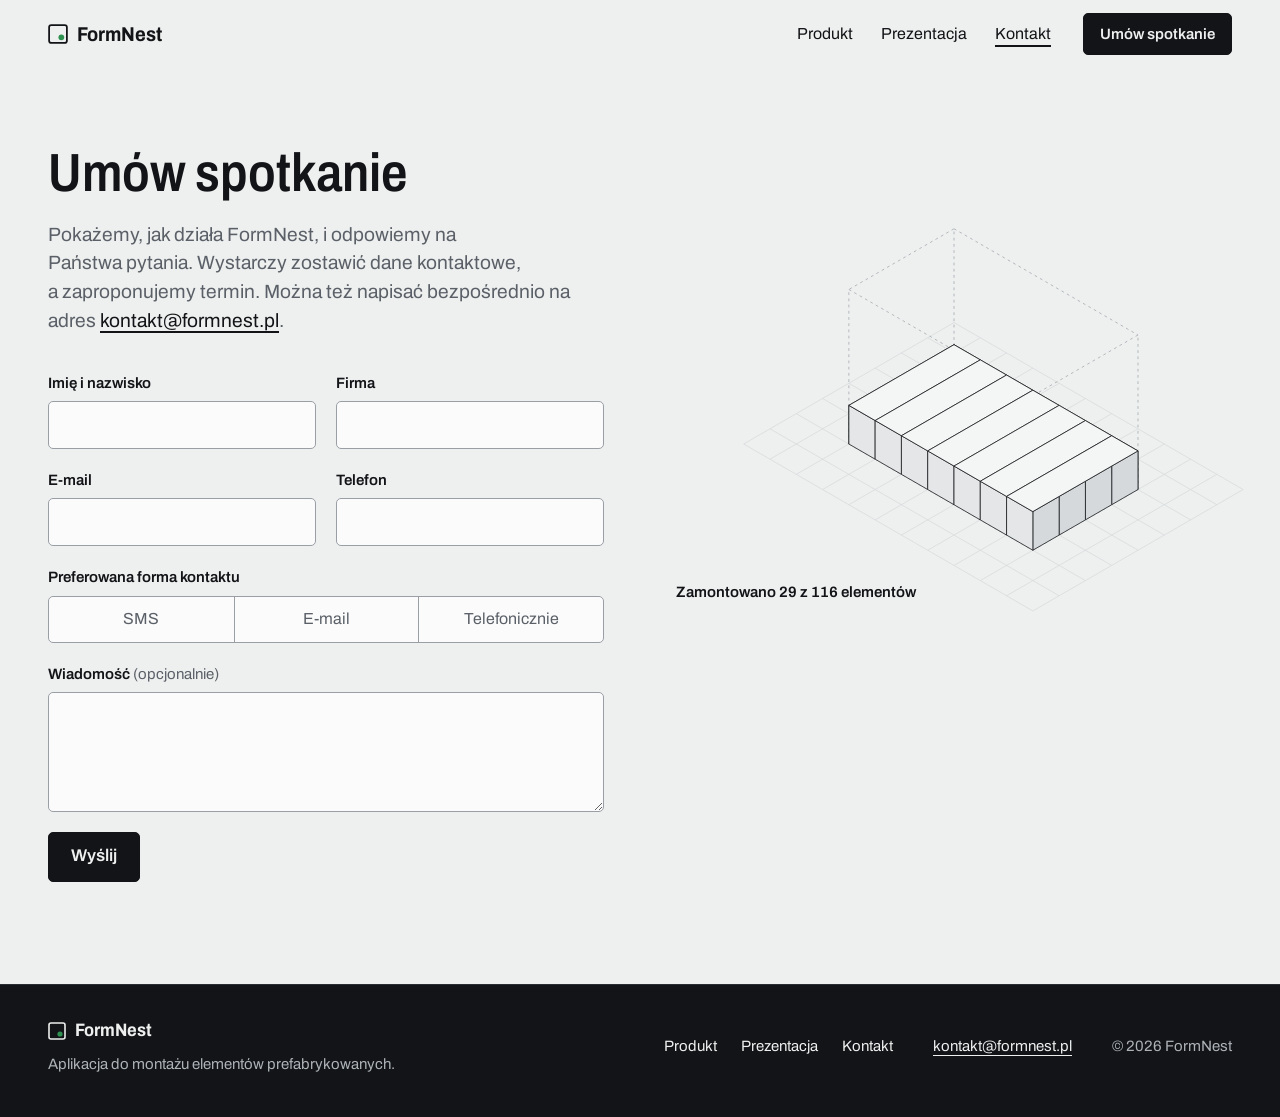
==== kontakt.html @ f55871e3 "Initial commit" ====
<!doctype html>
<html lang="pl">
<head>
<meta charset="utf-8">
<meta name="viewport" content="width=device-width, initial-scale=1">
<title>Kontakt · FormNest</title>
<meta name="description" content="Umów spotkanie, na którym pokażemy, jak działa FormNest. kontakt@formnest.pl">
<meta property="og:title" content="Kontakt · FormNest">
<meta property="og:type" content="website">
<meta property="og:locale" content="pl_PL">
<meta name="theme-color" content="#EEF0EF">
<link rel="icon" href="favicon.svg" type="image/svg+xml">
<link rel="preconnect" href="https://fonts.googleapis.com">
<link rel="preconnect" href="https://fonts.gstatic.com" crossorigin>
<link href="https://fonts.googleapis.com/css2?family=Archivo:wdth,wght@62..125,300..800&display=swap" rel="stylesheet">
<link rel="stylesheet" href="css/style.css">
</head>
<body>
<a class="skip" href="#tresc">Przejdź do treści</a>
<header class="top" id="top">
  <div class="wrap top-in">
    <a class="brand" href="index.html" aria-label="FormNest, strona główna"><svg width="20" height="20" viewBox="0 0 18 18" aria-hidden="true"><rect x="1" y="1" width="16" height="16" rx="2" fill="none" stroke="currentColor" stroke-width="1.6"/><circle cx="12" cy="12" r="2.6" fill="#2E9150"/></svg>FormNest</a>
    <nav class="menu" id="menu" aria-label="Główna nawigacja">
      <a href="produkt.html">Produkt</a>
      <a href="prezentacja/index.html">Prezentacja</a>
      <a href="kontakt.html" aria-current="page">Kontakt</a>
    </nav>
    <a class="btn btn-sm top-cta" href="#zgloszenie">Umów spotkanie</a>
    <button class="menu-btn" type="button" aria-expanded="false" aria-controls="menu">Menu</button>
  </div>
</header>

<main id="tresc">
  <section class="contact-page" id="zgloszenie">
    <div class="wrap contact">
      <div class="contact-main">
        <h1>Umów spotkanie</h1>
        <p class="lead">Pokażemy, jak działa FormNest, i odpowiemy na Państwa pytania. Wystarczy zostawić dane kontaktowe, a zaproponujemy termin. Można też napisać bezpośrednio na adres <a href="mailto:kontakt@formnest.pl">kontakt@formnest.pl</a>.</p>
        <form class="form" id="meeting-form">
          <div class="form-row">
            <div><label for="f-name">Imię i nazwisko</label><input type="text" id="f-name" name="name" autocomplete="name" required></div>
            <div><label for="f-company">Firma</label><input type="text" id="f-company" name="company" autocomplete="organization" required></div>
          </div>
          <div class="form-row">
            <div><label for="f-mail">E-mail</label><input type="email" id="f-mail" name="email" autocomplete="email" required></div>
            <div><label for="f-tel">Telefon</label><input type="tel" id="f-tel" name="tel" autocomplete="tel" required></div>
          </div>
          <fieldset class="choice">
            <legend>Preferowana forma kontaktu</legend>
            <div class="choice-opts">
              <label><input type="radio" name="pref" value="SMS" required><span>SMS</span></label>
              <label><input type="radio" name="pref" value="E-mail"><span>E-mail</span></label>
              <label><input type="radio" name="pref" value="Telefonicznie"><span>Telefonicznie</span></label>
            </div>
          </fieldset>
          <div>
            <label for="f-msg">Wiadomość <span>(opcjonalnie)</span></label>
            <textarea id="f-msg" name="msg"></textarea>
          </div>
          <div class="form-trap" aria-hidden="true"><label for="f-honey">Nie wypełniać</label><input type="text" id="f-honey" name="_honey" tabindex="-1" autocomplete="off"></div>
          <div class="form-foot">
            <button class="btn" type="submit" id="f-send">Wyślij</button>
          </div>
          <div class="form-done" id="form-done" role="status" hidden></div>
        </form>
      </div>

      <figure class="contact-art">
        <div class="build" id="build" aria-hidden="true"></div>
        <figcaption>
          <b class="build-count" id="build-count">Zamontowano 0 z 116 elementów</b>
        </figcaption>
      </figure>
    </div>
  </section>
</main>

<footer class="foot">
  <div class="wrap foot-in">
    <div class="foot-brand">
      <a class="brand" href="index.html"><svg width="18" height="18" viewBox="0 0 18 18" aria-hidden="true"><rect x="1" y="1" width="16" height="16" rx="2" fill="none" stroke="currentColor" stroke-width="1.6"/><circle cx="12" cy="12" r="2.6" fill="#2E9150"/></svg>FormNest</a>
      <p>Aplikacja do montażu elementów prefabrykowanych.</p>
    </div>
    <nav class="foot-nav" aria-label="Stopka"><a href="produkt.html">Produkt</a><a href="prezentacja/index.html">Prezentacja</a><a href="kontakt.html">Kontakt</a></nav>
    <p><a href="mailto:kontakt@formnest.pl">kontakt@formnest.pl</a></p>
    <p class="foot-copy">© 2026 FormNest</p>
  </div>
</footer>

<script src="js/ui.js"></script>
<script src="js/site.js"></script>
</body>
</html>
---- css/style.css ----
/* FormNest · strona. Marka (logo, krój, kolory) jak w prezentacji, układ i komponenty własne strony. */
:root{
  --bg:#EEF0EF; --alt:#E4E7E6; --paper:#FAFBFA;
  --ink:#121417; --ink2:#5B6068; --ink3:#9A9FA6; --hair:#CDD1D4; --hair2:#DADDDF;
  --red:#E0533F; --red-t:#C23B28; --green:#2E9150; --green-t:#237A41; --yel:#F2C230; --label:#F7F5EE;
  --font:"Archivo",Arial,sans-serif;
  --gut:16px; --top:60px;
}
@media (min-width:640px){:root{--gut:32px}}
@media (min-width:1000px){:root{--gut:48px;--top:68px}}

*,*::before,*::after{box-sizing:border-box}
html{scroll-behavior:smooth;scroll-padding-top:calc(var(--top) + 16px);-webkit-text-size-adjust:100%}
body{margin:0;background:var(--bg);color:var(--ink);font-family:var(--font);font-size:18px;line-height:1.55;-webkit-font-smoothing:antialiased}
svg text{font-family:var(--font)}
h1,h2,h3{margin:0;font-weight:600;line-height:1.08;letter-spacing:0;text-wrap:balance}
p{margin:0;text-wrap:pretty}
a{color:inherit}
figure{margin:0}
:focus-visible{outline:2px solid var(--ink);outline-offset:3px}
.sr{position:absolute;width:1px;height:1px;overflow:hidden;clip:rect(0 0 0 0);white-space:nowrap}
.wrap{width:100%;max-width:1320px;margin-inline:auto;padding-inline:var(--gut)}
.skip{position:absolute;left:8px;top:-60px;z-index:100;background:var(--ink);color:var(--bg);padding:10px 14px;border-radius:5px;text-decoration:none}
.skip:focus{top:8px}

h1{font-size:clamp(42px,5.4vw,80px);font-stretch:80%;line-height:1.02}
h2{font-size:clamp(30px,3.3vw,46px);font-stretch:86%}
h3{font-size:clamp(21px,1.8vw,25px);font-stretch:90%;line-height:1.2}
.lead{font-size:clamp(19px,1.5vw,22px);line-height:1.5;color:var(--ink2);max-width:36em}

/* ---------- buttons, links ---------- */
.btn{display:inline-flex;align-items:center;justify-content:center;min-height:50px;padding:0 22px;border:1.5px solid var(--ink);border-radius:5px;background:var(--ink);color:var(--bg);font:600 17px/1.1 var(--font);text-decoration:none;cursor:pointer;white-space:nowrap;transition:background-color .18s ease,border-color .18s ease,color .18s ease}
.btn:hover{background:#2B3036;border-color:#2B3036}
.btn:active{transform:translateY(1px)}
.btn-sm{min-height:42px;padding:0 16px;font-size:15px}
.btn-line{background:transparent;color:var(--ink)}
.btn-line:hover{background:var(--ink);color:var(--bg);border-color:var(--ink)}
.btn-yel{background:var(--yel);border-color:var(--yel);color:var(--ink)}
.btn-yel:hover{background:#F7D46A;border-color:#F7D46A}
.link{padding:0;border:0;background:none;font:600 17px var(--font);color:var(--ink);text-decoration:underline;text-decoration-thickness:1.5px;text-underline-offset:5px;cursor:pointer;transition:color .18s ease}
.link:hover{color:var(--green-t)}
.link::after{content:" →"}

/* ---------- header ---------- */
.top{position:sticky;top:0;z-index:50;background:var(--bg);border-bottom:1px solid transparent;transition:border-color .2s ease}
.top.is-scrolled{border-bottom-color:var(--hair)}
.top-in{display:flex;align-items:center;gap:20px;height:var(--top)}
.brand{display:inline-flex;align-items:center;gap:9px;margin:0;font-weight:700;font-size:20px;font-stretch:90%;text-decoration:none;color:inherit}
.menu{display:flex;gap:4px;margin-left:auto}
.menu a{padding:8px 12px;border-radius:5px;font-size:16px;text-decoration:none;transition:background-color .15s ease}
.menu a:hover{background:var(--alt)}
.menu a[aria-current="page"]{text-decoration:underline;text-decoration-thickness:1.5px;text-underline-offset:6px}
.menu-btn{display:none;min-height:42px;padding:0 14px;border:1.5px solid var(--ink);border-radius:5px;background:none;font:600 15px var(--font);color:var(--ink);cursor:pointer}
@media (max-width:719px){
  .menu{display:none;position:absolute;top:var(--top);left:0;right:0;flex-direction:column;gap:0;padding:4px var(--gut) 18px;background:var(--bg);border-bottom:1px solid var(--hair)}
  .menu.is-open{display:flex}
  .menu a{padding:13px 0;border-radius:0;border-top:1px solid var(--hair2);font-size:19px}
  .menu a:first-child{border-top:0}
  .menu a:hover{background:none}
  .top-cta{margin-left:auto}
  .menu-btn{display:inline-flex;align-items:center}
}
@media (max-width:379px){.top-cta{display:none}.menu-btn{margin-left:auto}}

/* ---------- sections ---------- */
.sec{padding:clamp(72px,8vw,120px) 0}
.sec-alt{background:var(--alt)}
.sec-head{max-width:820px;margin-bottom:clamp(36px,4.5vw,60px)}
.sec-head p{margin-top:16px;font-size:clamp(18px,1.35vw,20px);color:var(--ink2);max-width:38em}
.page-head{padding:clamp(40px,6vw,88px) 0 clamp(40px,5vw,64px)}
.page-head h1{font-size:clamp(36px,4.2vw,60px);font-stretch:84%}
.page-head .lead{margin-top:20px}

/* fixed-size mock-ups scaled to their container */
.frame-box{position:absolute;left:0;top:0;transform-origin:0 0}
[data-mock],.demo-phone,.tour-win{position:relative;width:100%}
.win{position:absolute;left:0;top:0;width:1280px;height:836px;border-radius:10px;overflow:hidden;background:#fff;box-shadow:0 0 0 1.5px #B9BEC2,0 24px 48px -28px rgba(18,20,23,.35)}
.win-bar{position:relative;height:36px;display:flex;align-items:center;gap:8px;padding:0 14px;background:#E6E8EA;border-bottom:1px solid #CFD3D6}
.win-bar i{width:12px;height:12px;border-radius:50%;background:#C5C9CD}
.win-bar span{position:absolute;left:0;right:0;text-align:center;font:600 14px -apple-system,"Helvetica Neue",Arial,sans-serif;color:#5B6068;pointer-events:none}
.win-body{position:relative;width:1280px;height:800px;overflow:hidden}
.win .dk{transform:none}

/* ---------- home: hero ---------- */
.hero{padding:clamp(32px,5vw,72px) 0 clamp(72px,8vw,120px)}
.hero-grid{display:grid;gap:40px;align-items:center}
.hero-copy .lead{margin-top:24px}
.actions{display:flex;flex-wrap:wrap;align-items:center;gap:16px 28px;margin-top:32px}
@media (min-width:1000px){.hero-grid{grid-template-columns:minmax(0,5fr) minmax(0,7fr);gap:48px}}

/* ---------- home: demo ---------- */
.demo{display:grid;gap:40px;align-items:center}
.demo-copy>p{margin-top:16px;color:var(--ink2);max-width:34em}
.demo-k{margin-top:32px;font-size:15px;font-weight:600}
.demo-labels{display:grid;grid-template-columns:repeat(2,minmax(0,232px));gap:12px;margin-top:12px}
.lab{display:block;padding:9px 13px 8px;background:var(--label);border:1px solid #BDBAB0;border-radius:2px;font:inherit;text-align:left;color:#111;cursor:pointer;transition:transform .15s ease,box-shadow .15s ease,border-color .15s ease}
.lab small{display:block;font-size:10.5px;color:#666;white-space:nowrap}
@media (max-width:479px){.lab{padding:8px 10px 7px}.lab small{white-space:normal}.lab-row{gap:6px}.lab-row b{font-size:15px;letter-spacing:0}}
.lab-row{display:flex;justify-content:space-between;align-items:baseline;gap:12px;margin-top:4px}
.lab-row b{font-size:17px;letter-spacing:.02em;font-variant-numeric:tabular-nums}
.lab-row span{font-size:11px;color:#666;white-space:nowrap}
.lab:hover{transform:translateY(-2px);border-color:var(--ink)}
.lab[aria-pressed="true"]{border-color:var(--ink);box-shadow:0 0 0 2px var(--ink)}
.demo-form{margin-top:28px;max-width:440px}
.demo-form label{display:block;margin-bottom:8px;font-size:15px;font-weight:600}
.demo-row{display:flex;gap:8px}
.demo-row input{flex:1;min-width:0}
.demo-msg{min-height:1.5em;margin-top:8px;font-size:15px;color:var(--ink2)}
.hint{padding:0;border:0;background:none;font:600 15px var(--font);color:var(--ink);text-decoration:underline;text-underline-offset:3px;cursor:pointer}
.hint:hover{color:var(--green-t)}
.demo-reset{font-size:16px}
.demo-reset::after{content:""}
.demo-phone{max-width:290px;justify-self:center}
.demo-phone .act{cursor:pointer}
.demo-phone .act:focus-visible{outline:3px solid var(--yel);outline-offset:2px}
.demo-phone .mb-plan g{cursor:pointer}
@media (min-width:1000px){.demo{grid-template-columns:minmax(0,7fr) minmax(0,5fr);gap:64px}}

/* ---------- tabs (segmented) ---------- */
.seg{display:inline-flex;max-width:100%;overflow-x:auto;border:1.5px solid var(--ink);border-radius:6px;scrollbar-width:none}
.seg::-webkit-scrollbar{display:none}
.seg [role="tab"]{flex:none;padding:10px 18px;border:0;border-left:1.5px solid var(--ink);background:none;font:600 16px var(--font);color:var(--ink);cursor:pointer;white-space:nowrap;transition:background-color .15s ease,color .15s ease}
.seg [role="tab"]:first-child{border-left:0}
.seg [role="tab"]:hover{background:var(--alt)}
.seg [role="tab"][aria-selected="true"]{background:var(--ink);color:var(--bg)}
.seg [role="tab"]:focus-visible{outline-offset:-5px;outline-color:var(--yel)}
@media (max-width:719px){
  .seg{display:flex;flex-wrap:wrap;gap:6px;border:0;overflow:visible}
  .seg [role="tab"]{padding:9px 14px;border:1.5px solid var(--ink);border-radius:5px;font-size:15px}
  .seg [role="tab"]:first-child{border-left:1.5px solid var(--ink)}
}


/* home: mobile / desktop switch */
.sec-apps{padding:clamp(56px,6vw,96px) 0;overflow-x:clip}
.apps{display:grid;gap:32px}
.apps-intro{margin-top:14px;color:var(--ink2);max-width:30em}
.switch{position:relative;display:inline-grid;grid-template-columns:1fr 1fr;margin-top:28px;padding:3px;border:1.5px solid var(--ink);border-radius:7px;max-width:100%}
.switch-pill{position:absolute;top:3px;bottom:3px;left:3px;width:calc(50% - 3px);border-radius:4px;background:var(--ink);transform:translateX(calc(var(--i, 0) * 100%));transition:transform .45s cubic-bezier(.65,0,.35,1)}
.switch [role="tab"]{position:relative;z-index:1;padding:9px 16px;border:0;background:none;font:600 15px var(--font);color:var(--ink);cursor:pointer;white-space:nowrap;transition:color .3s ease}
.switch [role="tab"][aria-selected="true"]{color:var(--bg)}
.switch [role="tab"]:focus-visible{outline:2px solid var(--yel);outline-offset:-2px;border-radius:4px}
@media (max-width:419px){.switch{display:grid}.switch [role="tab"]{padding:9px 6px;font-size:14px}}
.apps-copy{display:grid;margin-top:24px}
.app-pane{grid-area:1/1;opacity:0;transform:translateY(10px);transition:opacity .3s ease,transform .5s cubic-bezier(.2,.7,.2,1)}
.app-pane.is-on{opacity:1;transform:none;transition-delay:.12s}
.app-pane p{color:var(--ink2);max-width:30em}
.app-pane .link{display:inline-block;margin-top:16px}
/* the stage takes the height of the text column; mock-ups size themselves from it */
.apps-stage{position:relative;aspect-ratio:4/5;container-type:size}
.app-vis{position:absolute;inset:0;display:grid;place-items:center;opacity:0;transition:opacity .35s ease,transform .6s cubic-bezier(.2,.7,.2,1)}
.app-vis.is-phone{transform:translateX(-28px) scale(.97)}
.app-vis.is-desk{transform:translateX(28px) scale(.97)}
.app-vis.is-on{opacity:1;transform:none;transition-delay:.06s}
.app-vis.is-phone [data-mock]{width:auto;height:96cqh}
.app-vis.is-desk [data-mock]{width:min(100cqw,calc(96cqh * 1280 / 836))}
@media (min-width:600px){.apps-stage{aspect-ratio:16/11}}
@media (min-width:1000px){
  .apps{grid-template-columns:minmax(0,5fr) minmax(0,7fr);grid-template-rows:minmax(420px,auto);gap:56px;align-items:stretch}
  .apps-stage{aspect-ratio:auto}
}

/* ---------- tables ---------- */
.table-wrap{overflow-x:auto}
.compare{width:100%;border-collapse:collapse;font-size:17px}
.compare th,.compare td{padding:18px 24px 18px 0;text-align:left;vertical-align:top;border-top:1px solid var(--hair)}
.compare thead th{padding-top:0;border-top:0;border-bottom:1.5px solid var(--ink);font-size:15px;font-weight:600;color:var(--ink2)}
.compare tbody th{width:24%;font-weight:600}
.compare td{width:38%;color:var(--ink2)}
.compare td.is-fn,.compare thead th.is-fn{color:var(--ink)}
.after-table{margin-top:32px;max-width:46em;color:var(--ink2)}
.after-table .link{font-size:inherit}
@media (max-width:719px){
  .compare,.compare tbody,.compare tr,.compare th,.compare td{display:block;width:auto !important}
  .compare thead{display:none}
  .compare tr{padding:16px 0;border-top:1px solid var(--hair)}
  .compare th,.compare td{padding:0;border:0}
  .compare td{margin-top:10px}
  .compare td::before{content:attr(data-label);display:block;font-size:13px;font-weight:600;color:var(--ink2)}
}

/* home: start */
.start{display:grid;gap:56px}
.deck-thumb{display:block;position:relative;margin-top:20px;aspect-ratio:16/9;border-radius:6px;overflow:hidden;box-shadow:0 0 0 1px var(--hair);transition:box-shadow .18s ease}
.deck-thumb:hover{box-shadow:0 0 0 2px var(--ink)}
.deck-thumb iframe{display:block;width:100%;height:100%;border:0;pointer-events:none}
.start-deck p,.start-steps>p{margin-top:16px;color:var(--ink2);max-width:32em}
.start .link{display:inline-block;margin-top:18px}
.steps{margin:20px 0 0;padding:0;list-style:none;counter-reset:s}
.steps li{display:grid;grid-template-columns:40px minmax(0,1fr);padding:12px 0;border-top:1px solid var(--hair);counter-increment:s}
.steps li:last-child{border-bottom:1px solid var(--hair)}
.steps li::before{content:counter(s);font-weight:600}
@media (min-width:1000px){.start{grid-template-columns:minmax(0,5fr) minmax(0,7fr);gap:96px}}

/* band + footer */
.band{padding:clamp(64px,8vw,104px) 0;background:var(--ink);color:var(--bg)}
.band :focus-visible{outline-color:var(--yel)}
.band-in{display:grid;gap:24px}
.band h2{font-size:clamp(32px,4.2vw,58px);font-stretch:82%;max-width:14em}
.band-side p{font-size:19px;color:#C5CACE;max-width:26em}
.band-side .btn{margin-top:24px}
@media (min-width:900px){.band-in{grid-template-columns:minmax(0,7fr) minmax(0,5fr);gap:64px;align-items:end}.band-side{padding-bottom:6px;border-left:1px solid #2F343A;padding-left:40px}}
/* a one-line heading sits in the middle of the text and button, not at their bottom */
@media (min-width:900px){.band.is-short .band-in{align-items:center}.band.is-short .band-side{padding-bottom:0}}
.foot{padding:32px 0 40px;background:var(--ink);color:#AEB3B8;border-top:1px solid #2A2E33;font-size:15px}
.foot :focus-visible{outline-color:var(--yel)}
.foot-in{display:grid;gap:20px}
.foot .brand{color:var(--bg);font-size:18px}
.foot-brand p{margin-top:6px}
.foot-nav{display:flex;flex-wrap:wrap;gap:8px 24px}
.foot a{color:var(--bg);text-underline-offset:4px}
.foot-nav a{text-decoration:none}
.foot-nav a:hover{text-decoration:underline}
@media (min-width:900px){.foot-in{grid-template-columns:minmax(0,4fr) auto auto auto;align-items:center;gap:40px}.foot-copy{text-align:right}}

/* ---------- product page ---------- */

.phones{display:grid;grid-template-columns:repeat(2,minmax(0,1fr));gap:32px 20px}
.phones figcaption{margin-top:12px;font-size:15px;color:var(--ink2)}
@media (min-width:900px){.phones{grid-template-columns:repeat(4,minmax(0,1fr));gap:32px}}
.prose-cols{display:grid;gap:16px 48px;margin-top:48px;color:var(--ink2)}
@media (min-width:900px){.prose-cols{grid-template-columns:1fr 1fr}}
.tour .seg{margin-bottom:28px}
.tour-cap{margin-top:22px;max-width:40em;color:var(--ink2)}
.tour-cap[hidden]{display:none}
.tour-cap b{color:var(--ink);font-weight:600}
.tour-win .dk-nav li,.tour-win .dk-table tbody tr,.tour-win .dk-btn2{cursor:pointer}

.dxf-view{position:relative;aspect-ratio:1200/760;border-radius:6px;overflow:hidden;box-shadow:0 0 0 1px var(--hair);--pos:50%;touch-action:pan-y}
.dxf-before,.dxf-after{position:absolute;inset:0}
.dxf-view svg{display:block;width:100%;height:100%}
.dxf-before{background:var(--paper)}
.dxf-after{clip-path:inset(0 0 0 var(--pos))}
.dxf-handle{position:absolute;top:0;bottom:0;left:var(--pos);width:0;pointer-events:none}
.dxf-handle::before{content:"";position:absolute;top:0;bottom:0;left:-1px;width:2px;background:var(--yel)}
.dxf-handle span{position:absolute;top:50%;left:-22px;width:44px;height:44px;margin-top:-22px;border-radius:50%;background:var(--yel);border:1.5px solid var(--ink);display:grid;place-items:center;font-weight:700;font-size:15px}
.dxf-view input{position:absolute;inset:0;width:100%;height:100%;margin:0;opacity:0;cursor:ew-resize}
.dxf-view:has(input:focus-visible) .dxf-handle span{outline:2px solid var(--ink);outline-offset:3px}
.dxf-tags{display:flex;justify-content:space-between;gap:16px;margin-top:14px;font-size:15px}
.dxf-tags b{font-weight:600}
.dxf-tags span{display:block;color:var(--ink2)}
.dxf-tags>div:last-child{text-align:right}



.faq{display:grid;gap:28px}
.faq-head p{margin-top:14px;max-width:22em;color:var(--ink2)}
.faq-list details{border-top:1px solid var(--hair)}
.faq-list details:last-child{border-bottom:1px solid var(--hair)}
.faq-list summary{display:flex;justify-content:space-between;align-items:baseline;gap:24px;padding:19px 0;list-style:none;cursor:pointer;font-size:19px;font-weight:600;font-stretch:94%;line-height:1.3}
.faq-list summary::-webkit-details-marker{display:none}
.faq-list summary::after{content:"+";flex:none;font-size:26px;font-weight:400;line-height:.8;transition:transform .2s ease}
.faq-list details[open] summary::after{transform:rotate(45deg)}
.faq-list summary:hover{text-decoration:underline;text-underline-offset:4px;text-decoration-thickness:1.5px}
.faq-list details p{max-width:44em;padding-bottom:20px;color:var(--ink2)}
@media (min-width:1000px){.faq{grid-template-columns:minmax(0,4fr) minmax(0,8fr);gap:64px}}

/* ---------- contact page ---------- */
.contact-page{padding:clamp(40px,6vw,88px) 0 clamp(72px,8vw,120px)}
.contact{display:grid;gap:48px}
.contact-main h1{font-size:clamp(36px,4.2vw,60px);font-stretch:84%}
.contact-main .lead{margin-top:20px}
.contact-main .lead a{color:var(--ink);text-underline-offset:4px;text-decoration-thickness:1.5px;white-space:nowrap}
.form{display:grid;gap:20px;margin-top:36px}
.form-row{display:grid;gap:20px}
@media (min-width:640px){.form-row{grid-template-columns:1fr 1fr}}
.form label,.choice legend{display:block;margin-bottom:6px;padding:0;font-size:15px;font-weight:600}
.form label span{font-weight:400;color:var(--ink2)}
input[type=text],input[type=email],input[type=tel],select,textarea{display:block;width:100%;min-height:48px;padding:10px 14px;border:1.5px solid var(--ink3);border-radius:5px;background:var(--paper);font:17px var(--font);color:var(--ink);transition:border-color .15s ease}
textarea{min-height:120px;resize:vertical;line-height:1.5}
input[type=text]:hover,input[type=email]:hover,input[type=tel]:hover,textarea:hover{border-color:var(--ink2)}
input[type=text]:focus,input[type=email]:focus,input[type=tel]:focus,textarea:focus{outline:none;border-color:var(--ink);box-shadow:0 0 0 3px rgba(242,194,48,.6)}
.choice{margin:0;padding:0;border:0;min-width:0}
.choice-opts{display:grid;grid-template-columns:repeat(3,minmax(0,1fr));border:1.5px solid var(--ink3);border-radius:5px;overflow:hidden;background:var(--paper)}
.choice-opts label{position:relative;margin:0;font-weight:600}
.choice-opts label+label{border-left:1.5px solid var(--ink3)}
.choice-opts input{position:absolute;inset:0;opacity:0;margin:0;cursor:pointer}
.choice-opts span{display:flex;align-items:center;justify-content:center;min-height:45px;padding:0 8px;font-size:16px;color:var(--ink);transition:background-color .15s ease,color .15s ease}
.choice-opts label:hover span{background:var(--alt)}
.choice-opts input:checked+span{background:var(--ink);color:var(--bg)}
.choice-opts input:focus-visible+span{box-shadow:inset 0 0 0 3px var(--yel)}
.form-foot{display:flex;align-items:center;gap:16px}
.form-done{padding:18px 20px;background:var(--paper);box-shadow:0 0 0 1px var(--hair)}
.form-done[hidden]{display:none}
.form-done b{display:block;font-weight:600}
.form-done.is-error{box-shadow:0 0 0 1px var(--red)}
.form-done.is-error b{color:var(--red-t)}
.form-done a{color:var(--ink);text-underline-offset:3px}
.btn:disabled{cursor:default;opacity:.55;transform:none}
.btn:disabled:hover{background:var(--ink);border-color:var(--ink)}
/* honeypot for bots, kept out of sight and out of the tab order */
.form-trap{position:absolute;left:-9999px;width:1px;height:1px;overflow:hidden}
.contact-art{margin:0}
.build{position:relative;aspect-ratio:780/600;user-select:none}
.build svg{display:block;width:100%;height:100%;overflow:visible}
.build polygon{transition:fill .15s ease}
.build-tag{position:absolute;left:0;top:0;z-index:2;min-width:150px;padding:7px 11px 6px;background:var(--label);border:1px solid #BDBAB0;font:11px Arial,sans-serif;color:#555;pointer-events:none;opacity:0;transform:translate(-50%,calc(-100% - 14px));transition:opacity .15s ease}
.build-tag.is-on{opacity:1}
.build-tag b{display:block;margin-top:2px;font-size:16px;letter-spacing:.02em;color:#111}
.contact-art figcaption{display:grid;gap:2px;margin-top:8px;font-size:15px;color:var(--ink2)}
.build-count{font-weight:600;color:var(--ink);font-variant-numeric:tabular-nums}
@media (min-width:1000px){.contact{grid-template-columns:minmax(0,6fr) minmax(0,6fr);gap:72px;align-items:start}.contact-art{position:sticky;top:calc(var(--top) + 32px)}}

@media (prefers-reduced-motion:reduce){
  html{scroll-behavior:auto}
  *,*::before,*::after{transition-duration:.01ms !important}
}

/* =========================================================
   App mock-ups (same markup as the presentation, from js/ui.js)
   ========================================================= */

.phone{position:absolute;left:0;top:0;width:300px;height:620px;border-radius:48px;background:#17181A;padding:11px;box-shadow:inset 0 0 0 1.5px #3B3D41;transform-origin:0 0}
.phone::before{content:"";position:absolute;right:-3px;top:150px;width:3px;height:70px;border-radius:0 2px 2px 0;background:#2A2C30}
.phone .screen{border-radius:38px;overflow:hidden;height:100%;position:relative;background:#fff}
.phone .island{position:absolute;top:10px;left:50%;width:90px;height:26px;margin-left:-45px;border-radius:14px;background:#000;z-index:30}

/* desktop app (1280x800, scaled into the laptop screen) */
.dk{position:absolute;left:0;top:0;width:1280px;height:799px;transform-origin:0 0;transform:scale(.6156);display:flex;background:#fff;font-family:-apple-system,"Helvetica Neue",Arial,sans-serif;color:#1a2332;line-height:normal}
.dk-side{flex:0 0 240px;background:#1f2937;color:#fff;display:flex;flex-direction:column;padding:20px 0}
.dk-logo{padding:0 20px 20px;font-size:20px;font-weight:700}
.dk-nav{list-style:none;margin:0;padding:0;flex:1}
.dk-nav li{padding:12px 20px;font-size:15px}
.dk-nav li.on{background:#2563eb}
.dk-out{margin:0 20px;padding:10px;border:1px solid #6b7280;border-radius:4px;text-align:center;font-size:14px}
.dk-main{flex:1;position:relative;overflow:hidden}
.dk-page{position:absolute;inset:0;padding:30px}
.dk h1{font-size:30px;margin:0 0 8px;font-weight:700;font-stretch:100%;line-height:normal}
.dk-head{display:flex;justify-content:space-between;align-items:center;margin-bottom:8px}
.dk-btn{display:inline-block;padding:8px 16px;border-radius:4px;font-size:14px;background:#1a2332;color:#fff}
.dk-btn2{display:inline-block;padding:8px 16px;border-radius:4px;font-size:14px;border:1px solid #d1d5db;color:#1a2332;background:#fff}
.dk-muted{color:#6b7280;font-size:14px}
.dk-stats{display:grid;grid-template-columns:1fr 1fr;gap:16px;margin-top:20px;max-width:720px}
.dk-card{border:1px solid #e5e7eb;border-radius:8px;padding:20px 24px}
.dk-card .l{font-size:13px;color:#6b7280;margin-bottom:4px}
.dk-card .v{font-size:28px;font-weight:700;margin-bottom:8px;font-variant-numeric:tabular-nums}
.dk-track{background:#e5e7eb;border-radius:8px;height:8px;overflow:hidden}
.dk-track i{display:block;height:100%;background:#2563eb}
.dk-card .v small{font-size:16px;font-weight:500;color:#6b7280}
.dk-list{border:1px solid #e5e7eb;border-radius:8px}
.dk-row{display:grid;grid-template-columns:1fr 200px 90px;gap:16px;align-items:center;padding:12px 16px;border-bottom:1px solid #e5e7eb;font-size:14px}
.dk-row:last-child{border-bottom:0}
.dk-row b{display:block}
.dk h2{font-size:20px;margin:30px 0 12px;font-stretch:100%}
.dk-table{width:100%;border-collapse:collapse;margin-top:24px;font-size:14px}
.dk-table th{text-align:left;padding:10px 16px;border-bottom:2px solid #1a2332;font-weight:600}
.dk-table td{padding:10px 16px;border-bottom:1px solid #e5e7eb}
.dk-chip{display:inline-block;padding:3px 9px;border-radius:4px;font-size:12px;background:#e8f0fe;color:#1d4ed8}
.dk-plan-tb{display:flex;align-items:center;gap:8px;margin:12px 0}
.dk-plan-tb .sp{flex:1}
.dk-ws{display:flex;gap:16px;height:616px}
.dk-vp{flex:1;background:#111;border:1px solid #333;position:relative;overflow:hidden}
.dk-vp svg{position:absolute;inset:0;width:100%;height:100%}
.dk-ps{width:260px;display:flex;flex-direction:column;gap:8px}
.dk-in{border:1px solid #d1d5db;border-radius:6px;padding:9px 12px;font-size:14px;color:#9ca3af;min-height:38px}
.dk-in.filled{color:#1a2332}
.dk-el{flex:1;border:1px solid #333;list-style:none;margin:0;padding:0;overflow:hidden;background:#fff}
.dk-el li{padding:4px 8px;font-size:13px;display:flex;justify-content:space-between}
.dk-el li i{width:9px;height:9px;border-radius:50%;align-self:center}
.dk-el li.sel{background:rgba(255,224,102,.35)}
.dk-panel{border-top:1px solid #333;padding-top:8px;font-size:13px;line-height:1.7}
.dk-drop{margin-top:22px;border:2px dashed #d1d5db;border-radius:8px;height:200px;display:grid;place-items:center;color:#6b7280;font-size:16px;text-align:center}
.dk-modal{position:absolute;inset:0;background:rgba(17,24,39,.45);display:grid;place-items:center}
.dk-modal>div{background:#fff;border-radius:8px;padding:28px 32px;width:420px}
.dk-modal h3{margin:0 0 16px;font-size:20px;font-stretch:100%;line-height:normal}

/* mobile app (390x839, scaled into the phone screen) */
.mb{position:absolute;left:0;top:0;width:390px;height:839px;transform-origin:0 0;transform:scale(.7128);overflow:hidden;background:#F3F4F6;font-family:-apple-system,Roboto,"Helvetica Neue",Arial,sans-serif;color:#1A2332;line-height:normal}
.mb-scr{position:absolute;inset:0;background:#F3F4F6;overflow:hidden}
.mb-status{height:54px;display:flex;justify-content:space-between;align-items:flex-end;padding:0 30px 8px;font-size:15px;font-weight:600}
.mb-bar{background:#1F2937;color:#fff;padding:0 16px;height:60px;display:flex;align-items:center;gap:14px;font-size:19px;font-weight:700}
.mb-bar small{display:block;font-size:12px;font-weight:400;opacity:.75}
.mb-bar .sp{flex:1}
.mb-body{padding:18px 16px}
.mb-h{font-size:22px;font-weight:700;margin:0 0 2px}
.mb-m{color:#6B7280;font-size:13px}
.mb-card{background:#fff;border-radius:12px;padding:14px 16px;margin-top:12px;display:flex;align-items:center;gap:10px}
.mb-card .t{flex:1}
.mb-card b{font-size:16px;font-weight:600;display:block}
.mb-btn{display:flex;align-items:center;justify-content:center;gap:8px;height:48px;border-radius:6px;font-size:15px;font-weight:600}
.mb-btn.blue{background:#2563EB;color:#fff}
.mb-btn.green{background:#1E7E34;color:#fff}
.mb-btn.out{border:1px solid #D1D5DB;color:#1A2332;background:#fff}
.mb-cam{position:absolute;left:0;right:0;top:114px;bottom:0;background:#1d1f22;overflow:hidden}
.mb-frame{position:absolute;left:50%;top:42%;width:250px;height:250px;margin:-125px 0 0 -125px}
.mb-hint{position:absolute;left:0;right:0;bottom:120px;text-align:center;color:rgba(255,255,255,.8);font-size:14px}
.mb-manual{position:absolute;left:50%;bottom:50px;transform:translateX(-50%);color:#fff;border:1px solid rgba(255,255,255,.5);border-radius:20px;padding:9px 18px;font-size:14px;white-space:nowrap}
.mb-plan{position:absolute;left:0;right:0;top:114px;bottom:0;background:#111;overflow:hidden}
.mb-plan svg{position:absolute;inset:0;width:100%;height:100%}
.mb-sheet{position:absolute;left:0;right:0;bottom:0;background:#fff;border-radius:16px 16px 0 0;padding:18px 18px 26px;transform:translateY(105%)}
.mb-sheet .code{font-size:20px;font-weight:700}
.mb-sheet .row{display:flex;align-items:center;gap:8px;margin:4px 0 14px;font-size:13px;color:#6B7280}
.mb-sheet .row i{width:10px;height:10px;border-radius:50%;display:inline-block}
.tap{position:absolute;width:44px;height:44px;margin:-22px 0 0 -22px;border-radius:50%;border:2px solid rgba(18,20,23,.75);background:rgba(18,20,23,.12);opacity:0;pointer-events:none;z-index:40}
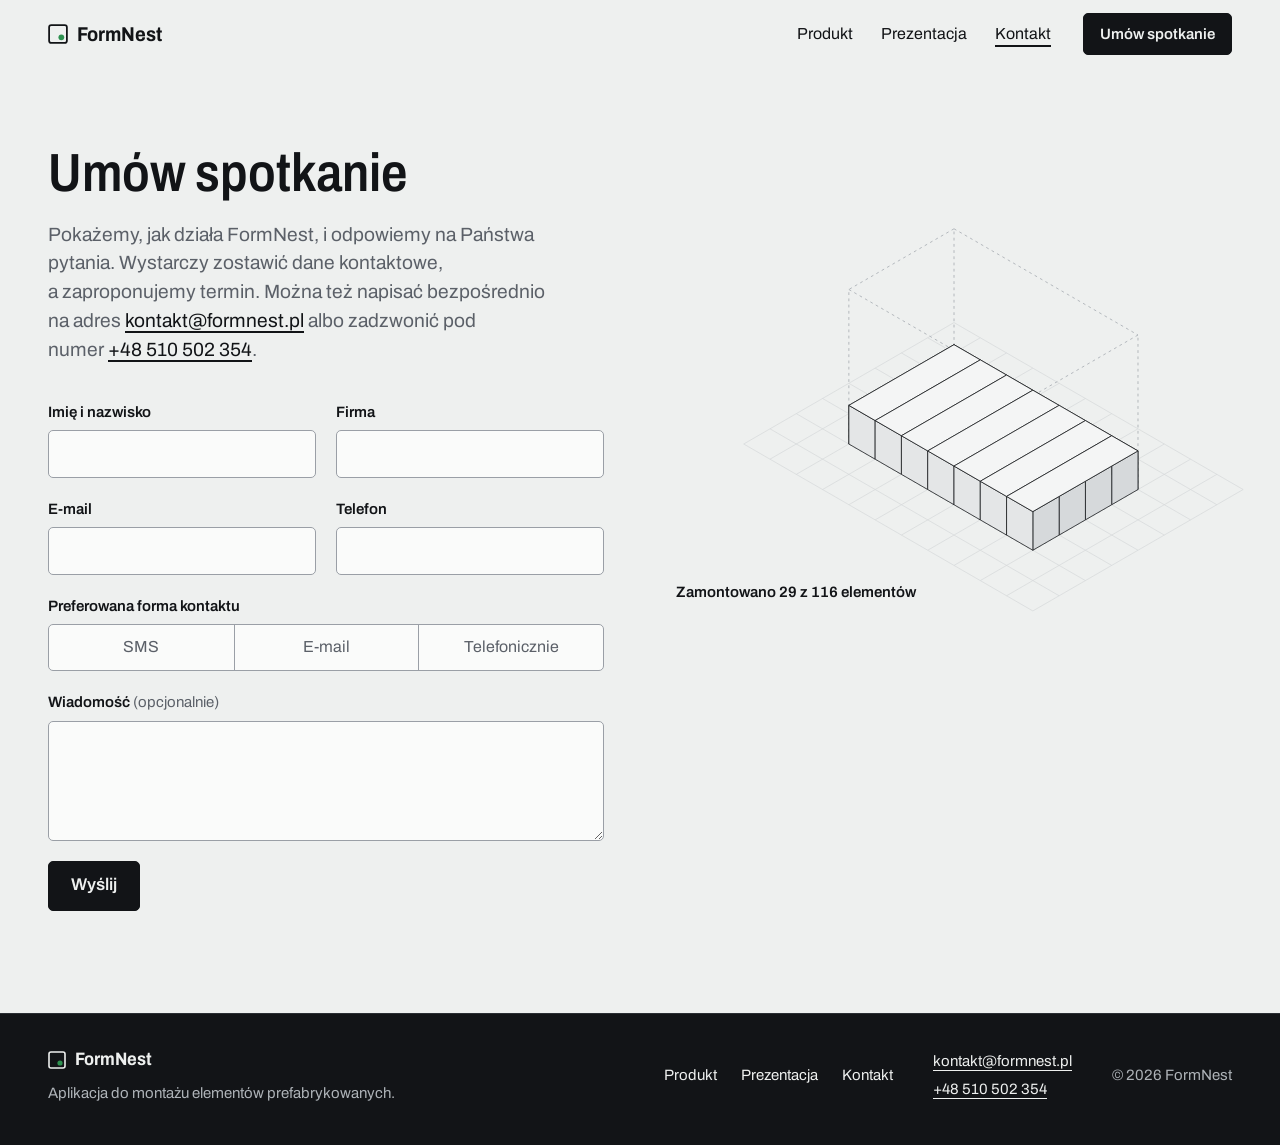
==== commit 5c520ecd: "Dodaj numer telefonu do stopki i strony kontaktowej Co-Authored-By: Claude Opus 5.5 <noreply@anthrop" ====
--- a/kontakt.html
+++ b/kontakt.html
@@ -4,7 +4,7 @@
 <meta charset="utf-8">
 <meta name="viewport" content="width=device-width, initial-scale=1">
 <title>Kontakt · FormNest</title>
-<meta name="description" content="Umów spotkanie, na którym pokażemy, jak działa FormNest. kontakt@formnest.pl">
+<meta name="description" content="Umów spotkanie, na którym pokażemy, jak działa FormNest. kontakt@formnest.pl, +48 510 502 354">
 <meta property="og:title" content="Kontakt · FormNest">
 <meta property="og:type" content="website">
 <meta property="og:locale" content="pl_PL">
@@ -26,7 +26,7 @@
       <a href="kontakt.html" aria-current="page">Kontakt</a>
     </nav>
     <a class="btn btn-sm top-cta" href="#zgloszenie">Umów spotkanie</a>
-    <button class="menu-btn" type="button" aria-expanded="false" aria-controls="menu">Menu</button>
+    <button class="menu-btn" type="button" aria-expanded="false" aria-controls="menu"><span>Menu</span><span>Zamknij</span></button>
   </div>
 </header>
 
@@ -35,7 +35,7 @@
     <div class="wrap contact">
       <div class="contact-main">
         <h1>Umów spotkanie</h1>
-        <p class="lead">Pokażemy, jak działa FormNest, i odpowiemy na Państwa pytania. Wystarczy zostawić dane kontaktowe, a zaproponujemy termin. Można też napisać bezpośrednio na adres <a href="mailto:kontakt@formnest.pl">kontakt@formnest.pl</a>.</p>
+        <p class="lead">Pokażemy, jak działa FormNest, i odpowiemy na Państwa pytania. Wystarczy zostawić dane kontaktowe, a zaproponujemy termin. Można też napisać bezpośrednio na adres <a href="mailto:kontakt@formnest.pl">kontakt@formnest.pl</a> albo zadzwonić pod numer <a href="tel:+48510502354">+48 510 502 354</a>.</p>
         <form class="form" id="meeting-form">
           <div class="form-row">
             <div><label for="f-name">Imię i nazwisko</label><input type="text" id="f-name" name="name" autocomplete="name" required></div>
@@ -82,7 +82,7 @@
       <p>Aplikacja do montażu elementów prefabrykowanych.</p>
     </div>
     <nav class="foot-nav" aria-label="Stopka"><a href="produkt.html">Produkt</a><a href="prezentacja/index.html">Prezentacja</a><a href="kontakt.html">Kontakt</a></nav>
-    <p><a href="mailto:kontakt@formnest.pl">kontakt@formnest.pl</a></p>
+    <p class="foot-contact"><a href="mailto:kontakt@formnest.pl">kontakt@formnest.pl</a><a href="tel:+48510502354">+48 510 502 354</a></p>
     <p class="foot-copy">© 2026 FormNest</p>
   </div>
 </footer>
--- a/css/style.css
+++ b/css/style.css
@@ -50,7 +50,11 @@
 .menu a{padding:8px 12px;border-radius:5px;font-size:16px;text-decoration:none;transition:background-color .15s ease}
 .menu a:hover{background:var(--alt)}
 .menu a[aria-current="page"]{text-decoration:underline;text-decoration-thickness:1.5px;text-underline-offset:6px}
-.menu-btn{display:none;min-height:42px;padding:0 14px;border:1.5px solid var(--ink);border-radius:5px;background:none;font:600 15px var(--font);color:var(--ink);cursor:pointer}
+.menu-btn{display:none;min-height:42px;padding:0 14px;border:1.5px solid var(--ink);border-radius:5px;background:none;font:600 15px var(--font);color:var(--ink);cursor:pointer;-webkit-tap-highlight-color:transparent}
+/* both labels share one cell, so the button keeps the width of the longer one */
+.menu-btn span{grid-area:1/1}
+.menu-btn[aria-expanded="true"] span:first-child,.menu-btn[aria-expanded="false"] span:last-child{visibility:hidden}
+.brand,.top-cta,.menu-btn{flex-shrink:0}
 @media (max-width:719px){
   .menu{display:none;position:absolute;top:var(--top);left:0;right:0;flex-direction:column;gap:0;padding:4px var(--gut) 18px;background:var(--bg);border-bottom:1px solid var(--hair)}
   .menu.is-open{display:flex}
@@ -58,12 +62,13 @@
   .menu a:first-child{border-top:0}
   .menu a:hover{background:none}
   .top-cta{margin-left:auto}
-  .menu-btn{display:inline-flex;align-items:center}
-}
-@media (max-width:379px){.top-cta{display:none}.menu-btn{margin-left:auto}}
+  .menu-btn{display:inline-grid;place-items:center}
+}
+/* logo + "Umów spotkanie" + menu button need ~425px; below that the CTA goes (Kontakt is in the menu) */
+@media (max-width:439px){.top-cta{display:none}.menu-btn{margin-left:auto}}
 
 /* ---------- sections ---------- */
-.sec{padding:clamp(72px,8vw,120px) 0}
+.sec{padding:clamp(56px,8vw,120px) 0}
 .sec-alt{background:var(--alt)}
 .sec-head{max-width:820px;margin-bottom:clamp(36px,4.5vw,60px)}
 .sec-head p{margin-top:16px;font-size:clamp(18px,1.35vw,20px);color:var(--ink2);max-width:38em}
@@ -115,6 +120,18 @@
 .demo-phone .act:focus-visible{outline:3px solid var(--yel);outline-offset:2px}
 .demo-phone .mb-plan g{cursor:pointer}
 @media (min-width:1000px){.demo{grid-template-columns:minmax(0,7fr) minmax(0,5fr);gap:64px}}
+/* phones: the plan sits right under the intro, above the labels and the code field that drive it */
+@media (max-width:999px){
+  .demo{display:flex;flex-direction:column;align-items:stretch;gap:0}
+  .demo-copy{display:contents}
+  .demo-copy>h2{order:1}
+  .demo-copy>p:not(.demo-k){order:2}
+  .demo-phone{order:3;max-width:230px;margin:28px auto 0}
+  .demo-k{order:4}
+  .demo-labels{order:5}
+  .demo-form{order:6}
+  .demo-reset{order:7;align-self:flex-start}
+}
 
 /* ---------- tabs (segmented) ---------- */
 .seg{display:inline-flex;max-width:100%;overflow-x:auto;border:1.5px solid var(--ink);border-radius:6px;scrollbar-width:none}
@@ -211,6 +228,7 @@
 .foot a{color:var(--bg);text-underline-offset:4px}
 .foot-nav a{text-decoration:none}
 .foot-nav a:hover{text-decoration:underline}
+.foot-contact{display:grid;gap:4px}
 @media (min-width:900px){.foot-in{grid-template-columns:minmax(0,4fr) auto auto auto;align-items:center;gap:40px}.foot-copy{text-align:right}}
 
 /* ---------- product page ---------- */
@@ -240,6 +258,7 @@
 .dxf-tags b{font-weight:600}
 .dxf-tags span{display:block;color:var(--ink2)}
 .dxf-tags>div:last-child{text-align:right}
+@media (max-width:599px){.dxf-tags{flex-direction:column;gap:10px}.dxf-tags>div:last-child{text-align:left}}
 
 
 
@@ -291,6 +310,15 @@
 /* honeypot for bots, kept out of sight and out of the tab order */
 .form-trap{position:absolute;left:-9999px;width:1px;height:1px;overflow:hidden}
 .contact-art{margin:0}
+/* phones: the building stands between the intro and the form, so it is seen before typing starts */
+@media (max-width:999px){
+  .contact{display:flex;flex-direction:column;gap:0}
+  .contact-main{display:contents}
+  .contact-main h1{order:1}
+  .contact-main .lead{order:2}
+  .contact-art{order:3;width:100%;max-width:340px;margin:24px auto 0}
+  .form{order:4}
+}
 .build{position:relative;aspect-ratio:780/600;user-select:none}
 .build svg{display:block;width:100%;height:100%;overflow:visible}
 .build polygon{transition:fill .15s ease}
